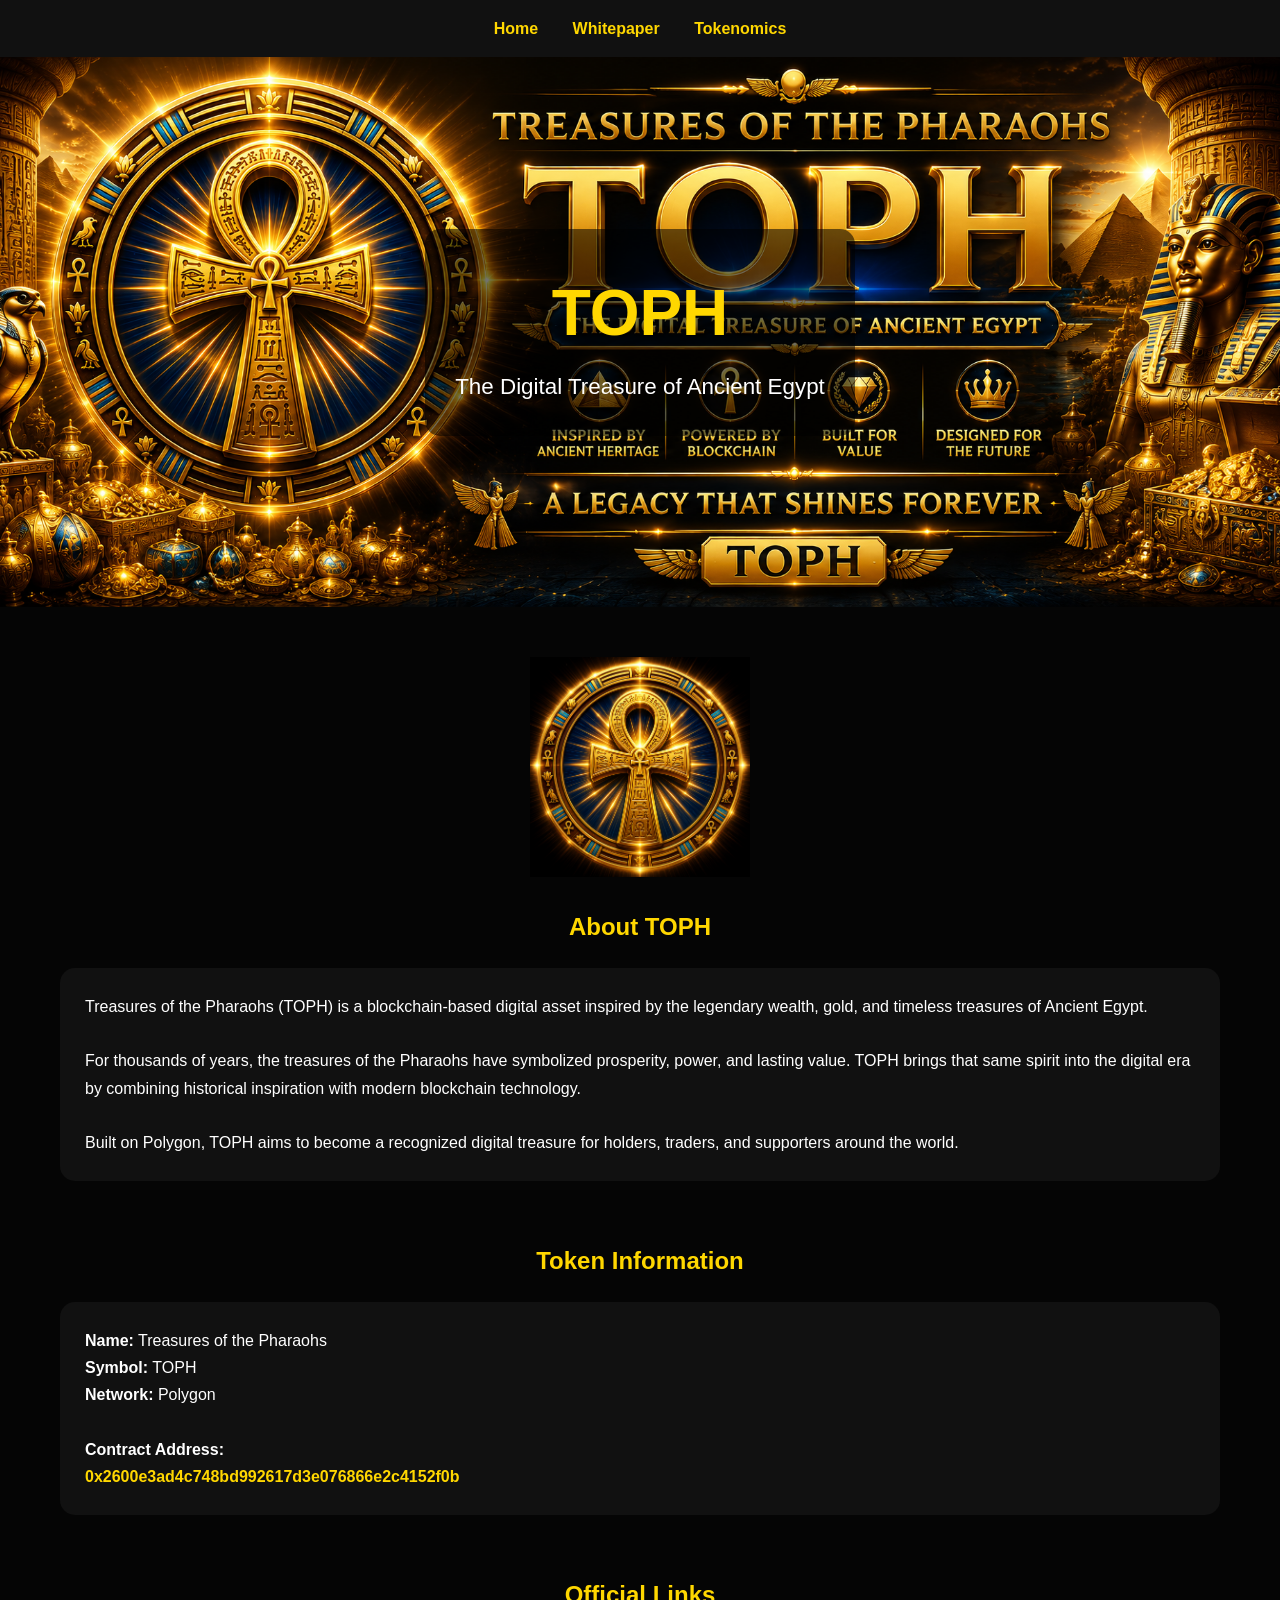
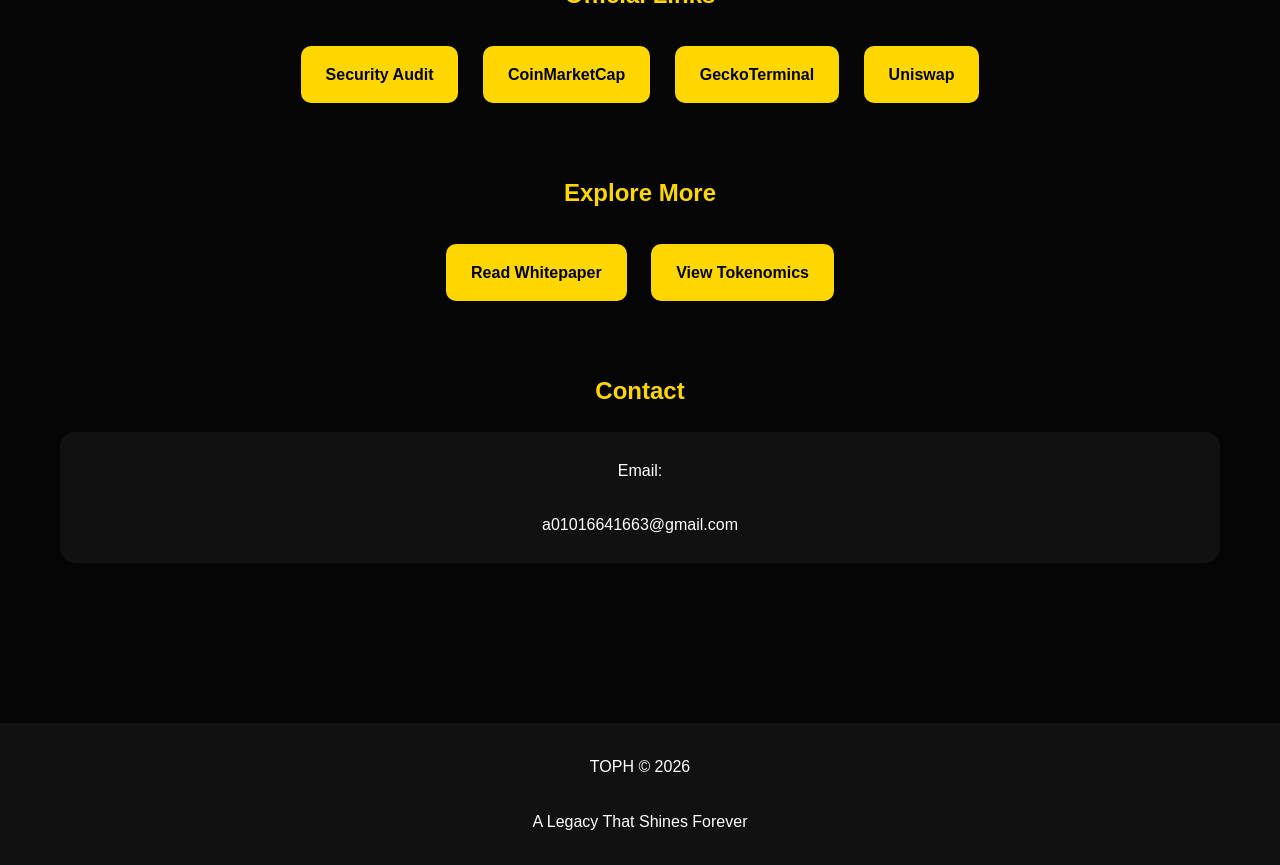
==== index.html @ 3f8091fe "Create index.html" ====
<!DOCTYPE html>

<html lang="en">
<head>
<meta charset="UTF-8">
<meta name="viewport" content="width=device-width, initial-scale=1.0">
<title>TOPH - Treasures of the Pharaohs</title>
<link rel="stylesheet" href="style.css">
</head>

<body>

<div class="navbar">
<a href="index.html">Home</a>
<a href="whitepaper.html">Whitepaper</a>
<a href="tokenomics.html">Tokenomics</a>
</div>

<section class="banner">
<div class="overlay">
<h1>TOPH</h1>
<p>The Digital Treasure of Ancient Egypt</p>
</div>
</section>

<div class="container">

<img src="logo.png" class="logo">

<div class="section">

<h2>About TOPH</h2>

<div class="card">

<p>
Treasures of the Pharaohs (TOPH) is a blockchain-based digital asset inspired by the legendary wealth, gold, and timeless treasures of Ancient Egypt.
</p>

<br>

<p>
For thousands of years, the treasures of the Pharaohs have symbolized prosperity, power, and lasting value. TOPH brings that same spirit into the digital era by combining historical inspiration with modern blockchain technology.
</p>

<br>

<p>
Built on Polygon, TOPH aims to become a recognized digital treasure for holders, traders, and supporters around the world.
</p>

</div>

</div>

<div class="section">

<h2>Token Information</h2>

<div class="card">

<p><strong>Name:</strong> Treasures of the Pharaohs</p>

<p><strong>Symbol:</strong> TOPH</p>

<p><strong>Network:</strong> Polygon</p>

<br>

<p><strong>Contract Address:</strong></p>

<p class="contract">
0x2600e3ad4c748bd992617d3e076866e2c4152f0b
</p>

</div>

</div>

<div class="section">

<h2>Official Links</h2>

<div class="center">

<a class="btn"
href="https://console.gopluslabs.io/token-security/137/0x2600e3ad4c748bd992617d3e076866e2c4152f0b"
target="_blank">
Security Audit </a>

<a class="btn"
href="https://dex.coinmarketcap.com/token/polygon/0x2600e3ad4c748bd992617d3e076866e2c4152f0b/"
target="_blank">
CoinMarketCap </a>

<a class="btn"
href="https://www.geckoterminal.com/polygon_pos/pools/0xd198e1b562835a8f15cc6760a282c29ebb32ec1f401a483562043c210be15ae6"
target="_blank">
GeckoTerminal </a>

<a class="btn"
href="https://app.uniswap.org/explore/pools/polygon/0xd198e1b562835a8f15cc6760a282c29ebb32ec1f401a483562043c210be15ae6"
target="_blank">
Uniswap </a>

</div>

</div>

<div class="section">

<h2>Explore More</h2>

<div class="center">

<a class="btn" href="whitepaper.html">
Read Whitepaper
</a>

<a class="btn" href="tokenomics.html">
View Tokenomics
</a>

</div>

</div>

<div class="section">

<h2>Contact</h2>

<div class="card center">

<p>
Email:
</p>

<br>

<p>
a01016641663@gmail.com
</p>

</div>

</div>

</div>

<div class="footer">

TOPH © 2026

<br><br>

A Legacy That Shines Forever

</div>

</body>
</html>
---- style.css ----
*{
margin:0;
padding:0;
box-sizing:border-box;
font-family:Arial,sans-serif;
}

body{
background:#050505;
color:white;
line-height:1.7;
}

a{
text-decoration:none;
}

.navbar{
background:#111;
padding:15px;
text-align:center;
position:sticky;
top:0;
z-index:1000;
}

.navbar a{
color:#FFD700;
margin:0 15px;
font-weight:bold;
}

.banner{
height:550px;
background:url('banner.jpg') center center/cover;
display:flex;
justify-content:center;
align-items:center;
text-align:center;
}

.overlay{
background:rgba(0,0,0,.55);
padding:30px;
border-radius:15px;
}

.banner h1{
font-size:4rem;
color:#FFD700;
}

.banner p{
font-size:1.4rem;
}

.container{
max-width:1200px;
margin:auto;
padding:50px 20px;
}

.logo{
width:220px;
display:block;
margin:auto;
margin-bottom:30px;
}

.section{
margin-bottom:60px;
}

h2{
color:#FFD700;
margin-bottom:20px;
text-align:center;
}

.card{
background:#111;
padding:25px;
border-radius:15px;
margin-bottom:20px;
}

.btn{
display:inline-block;
background:#FFD700;
color:black;
padding:15px 25px;
margin:10px;
border-radius:10px;
font-weight:bold;
}

.btn:hover{
background:white;
}

.footer{
background:#111;
padding:30px;
text-align:center;
margin-top:50px;
}

.contract{
word-break:break-all;
color:#FFD700;
font-weight:bold;
}

.center{
text-align:center;
}
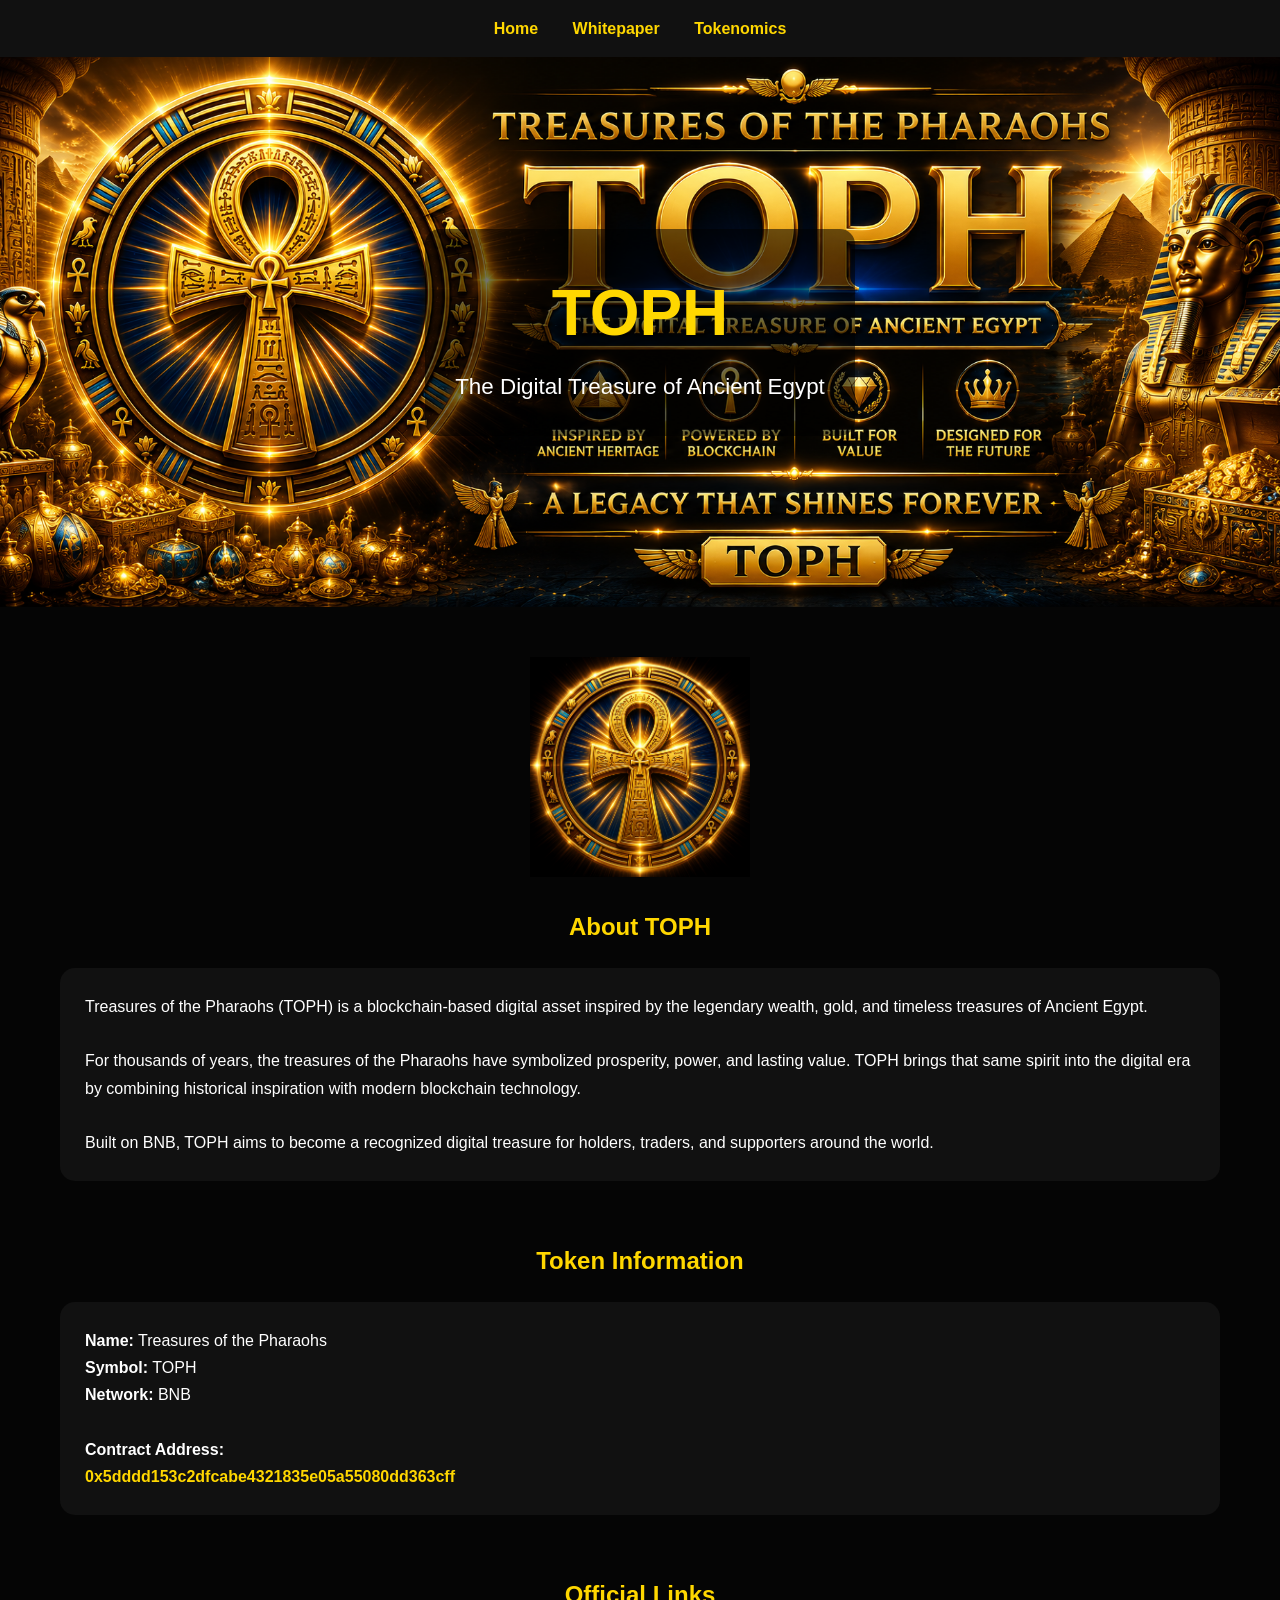
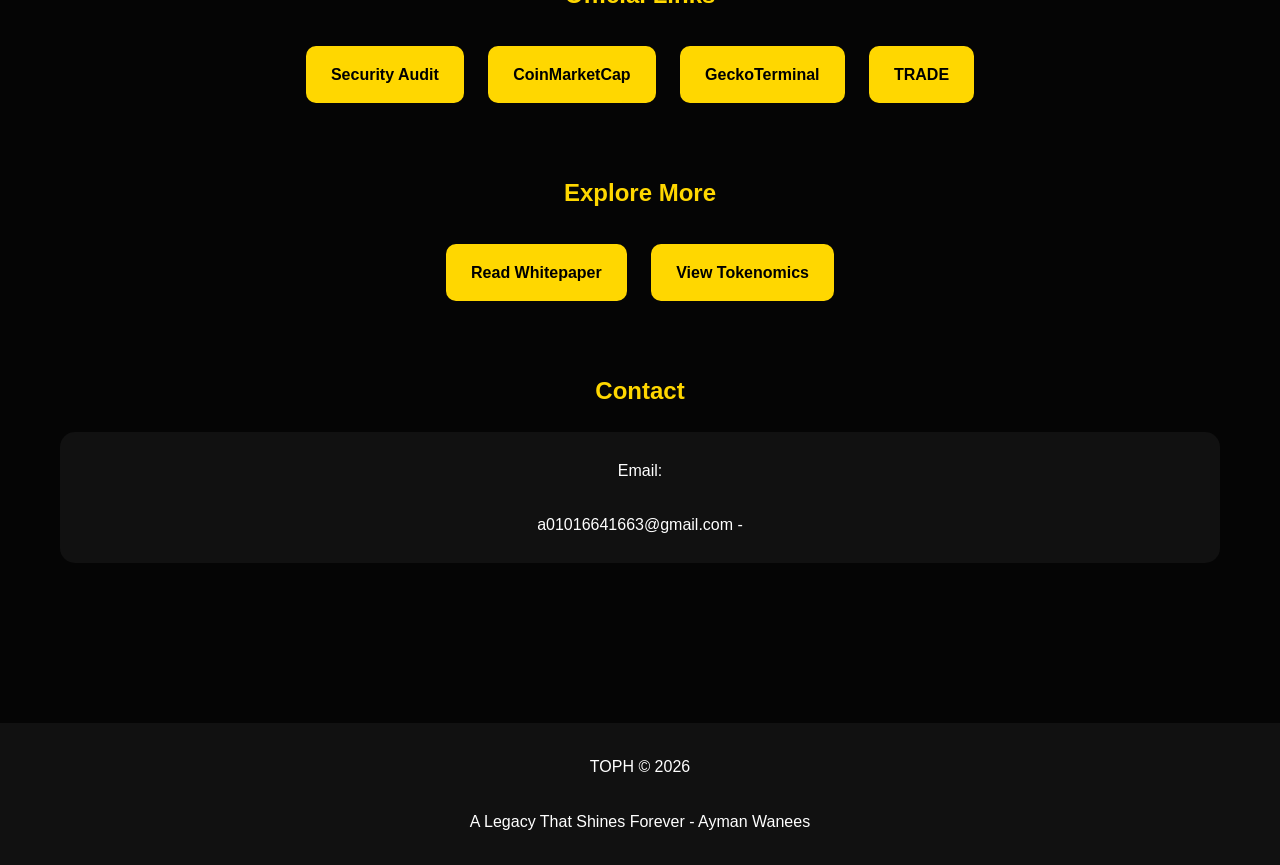
==== commit 0c2f1e84: "Update index.html" ====
--- a/index.html
+++ b/index.html
@@ -46,7 +46,7 @@
 <br>
 
 <p>
-Built on Polygon, TOPH aims to become a recognized digital treasure for holders, traders, and supporters around the world.
+Built on BNB, TOPH aims to become a recognized digital treasure for holders, traders, and supporters around the world.
 </p>
 
 </div>
@@ -63,14 +63,14 @@
 
 <p><strong>Symbol:</strong> TOPH</p>
 
-<p><strong>Network:</strong> Polygon</p>
+<p><strong>Network:</strong> BNB </p>
 
 <br>
 
 <p><strong>Contract Address:</strong></p>
 
 <p class="contract">
-0x2600e3ad4c748bd992617d3e076866e2c4152f0b
+0x5dddd153c2dfcabe4321835e05a55080dd363cff
 </p>
 
 </div>
@@ -84,24 +84,24 @@
 <div class="center">
 
 <a class="btn"
-href="https://console.gopluslabs.io/token-security/137/0x2600e3ad4c748bd992617d3e076866e2c4152f0b"
+href="https://console.gopluslabs.io/token-security/56/0x5dddd153c2dfcabe4321835e05a55080dd363cff"
 target="_blank">
 Security Audit </a>
 
 <a class="btn"
-href="https://dex.coinmarketcap.com/token/polygon/0x2600e3ad4c748bd992617d3e076866e2c4152f0b/"
+href="https://dex.coinmarketcap.com/token/bsc/0x5dddd153c2dfcabe4321835e05a55080dd363cff/"
 target="_blank">
 CoinMarketCap </a>
 
 <a class="btn"
-href="https://www.geckoterminal.com/polygon_pos/pools/0xd198e1b562835a8f15cc6760a282c29ebb32ec1f401a483562043c210be15ae6"
+href="https://www.geckoterminal.com/bsc/pools/0xda410fb5492987a1d404d068971ddc6b2749b430"
 target="_blank">
 GeckoTerminal </a>
 
 <a class="btn"
-href="https://app.uniswap.org/explore/pools/polygon/0xd198e1b562835a8f15cc6760a282c29ebb32ec1f401a483562043c210be15ae6"
+href="https://pancakeswap.finance/swap?inputCurrency=0x55d398326f99059fF775485246999027B3197955&outputCurrency=0x5DdDD153c2dFcaBE4321835E05A55080Dd363cFf&chain=bsc"
 target="_blank">
-Uniswap </a>
+TRADE </a>
 
 </div>
 
@@ -138,7 +138,7 @@
 <br>
 
 <p>
-a01016641663@gmail.com
+a01016641663@gmail.com - 
 </p>
 
 </div>
@@ -153,7 +153,7 @@
 
 <br><br>
 
-A Legacy That Shines Forever
+A Legacy That Shines Forever - Ayman Wanees
 
 </div>
 
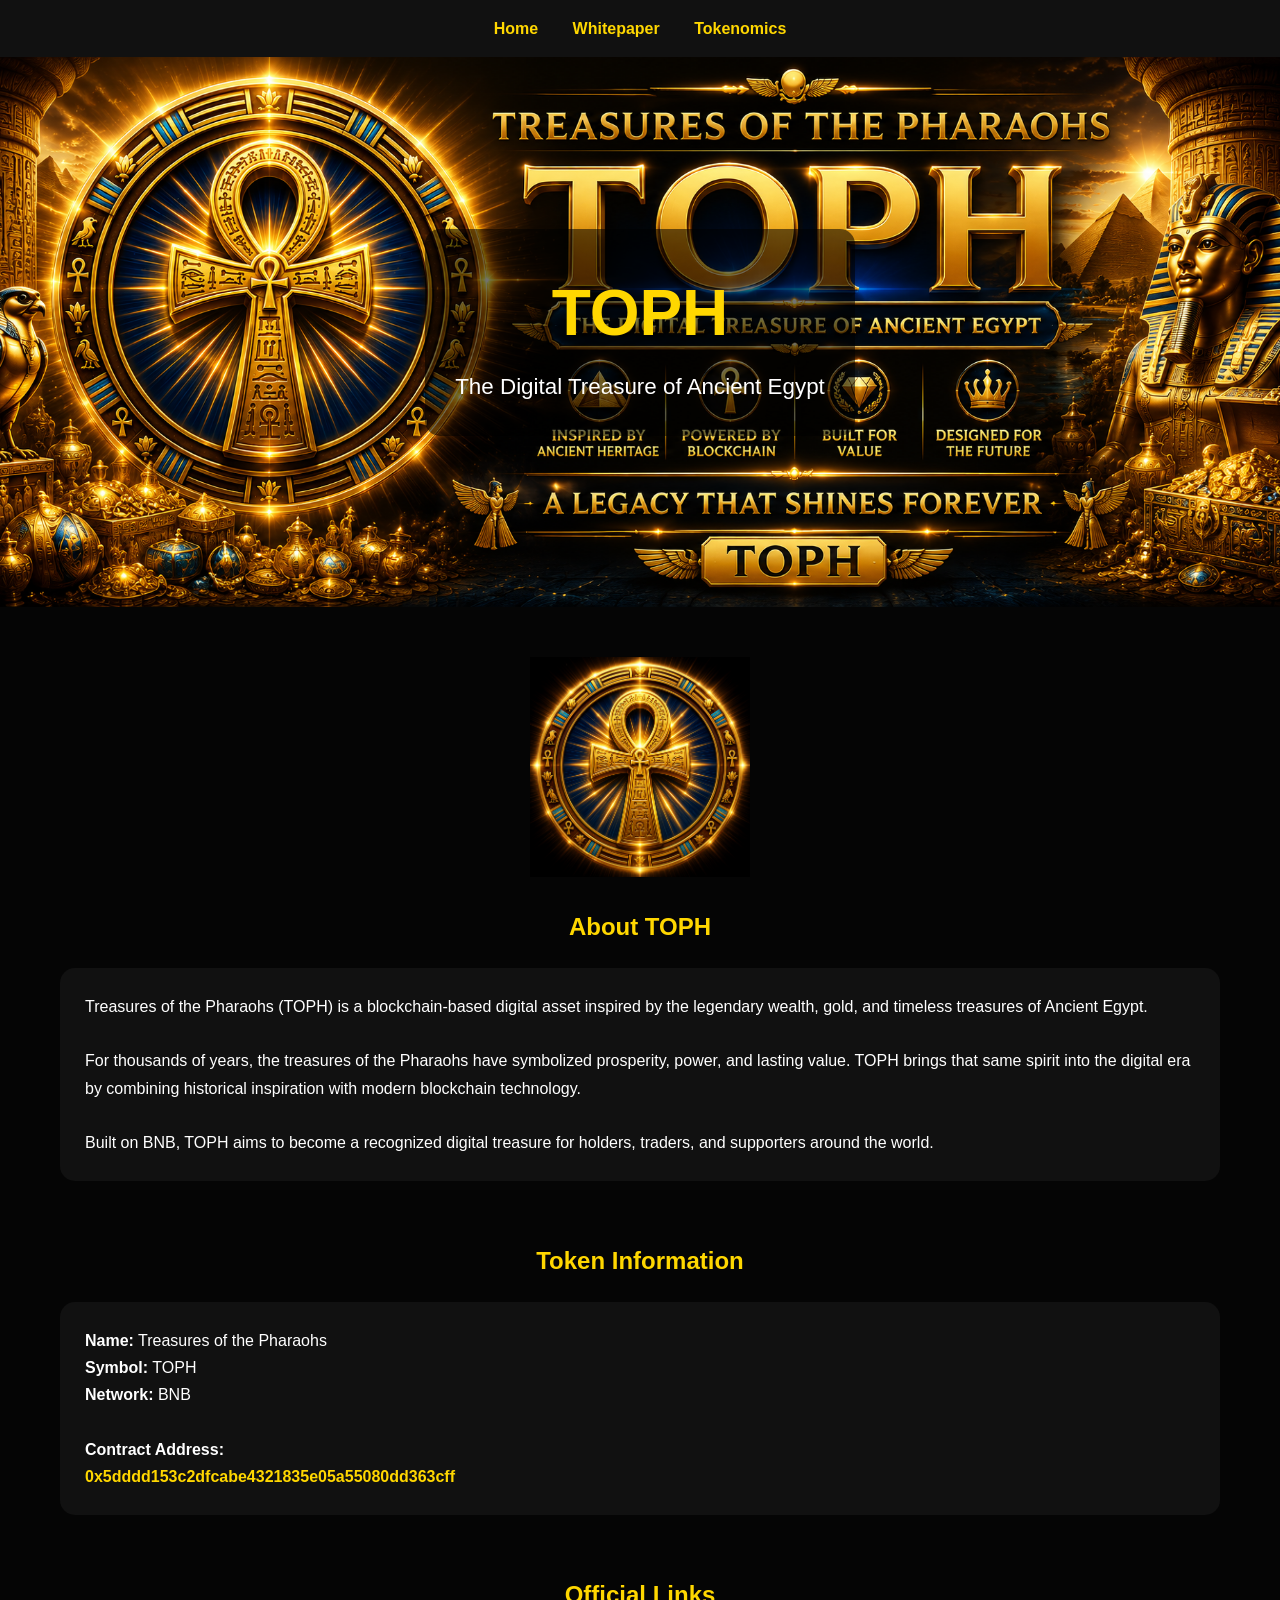
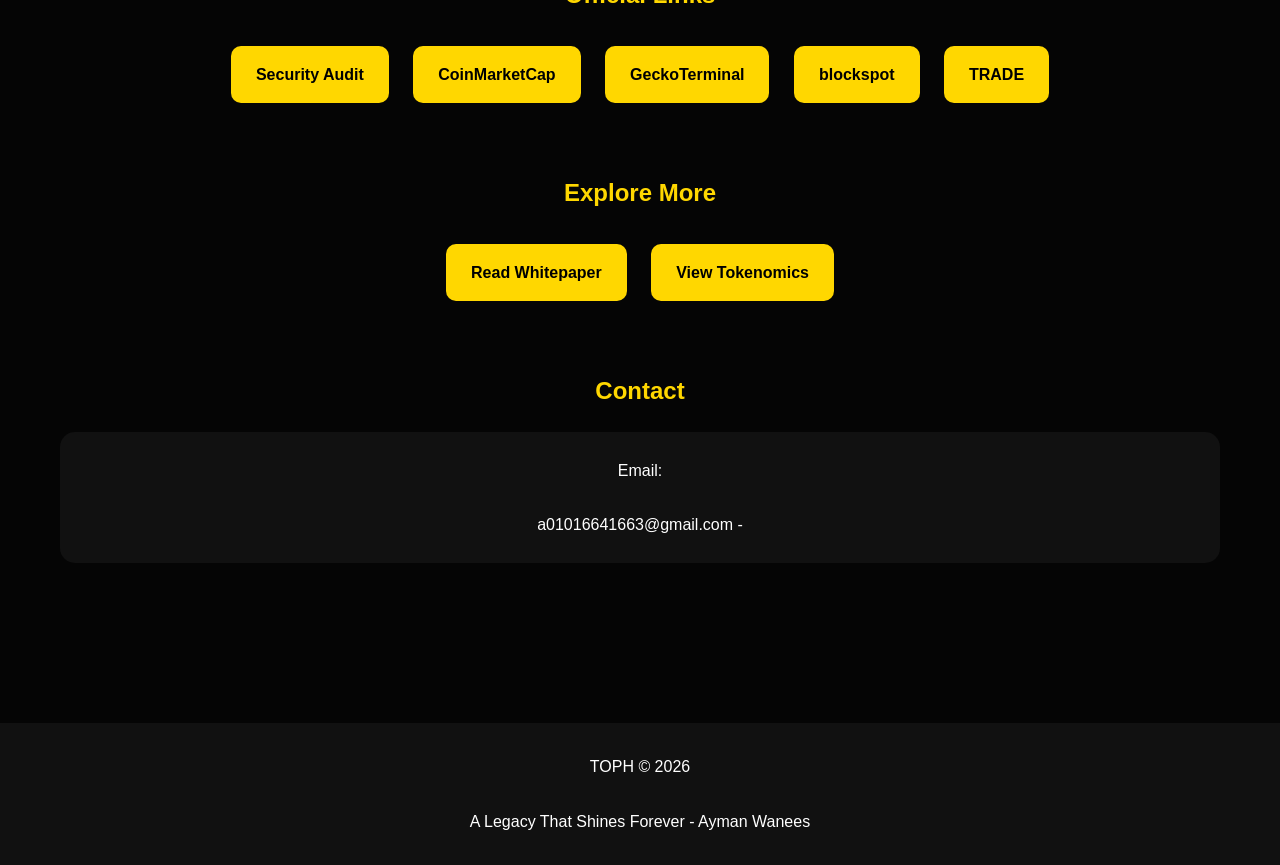
==== commit bc00b185: "Update index.html" ====
--- a/index.html
+++ b/index.html
@@ -99,6 +99,11 @@
 GeckoTerminal </a>
 
 <a class="btn"
+href="https://blockspot.io/coin/treasures-of-the-pharaohs-bsc-toph/"
+target="_blank">
+blockspot </a>  
+
+<a class="btn"
 href="https://pancakeswap.finance/swap?inputCurrency=0x55d398326f99059fF775485246999027B3197955&outputCurrency=0x5DdDD153c2dFcaBE4321835E05A55080Dd363cFf&chain=bsc"
 target="_blank">
 TRADE </a>
